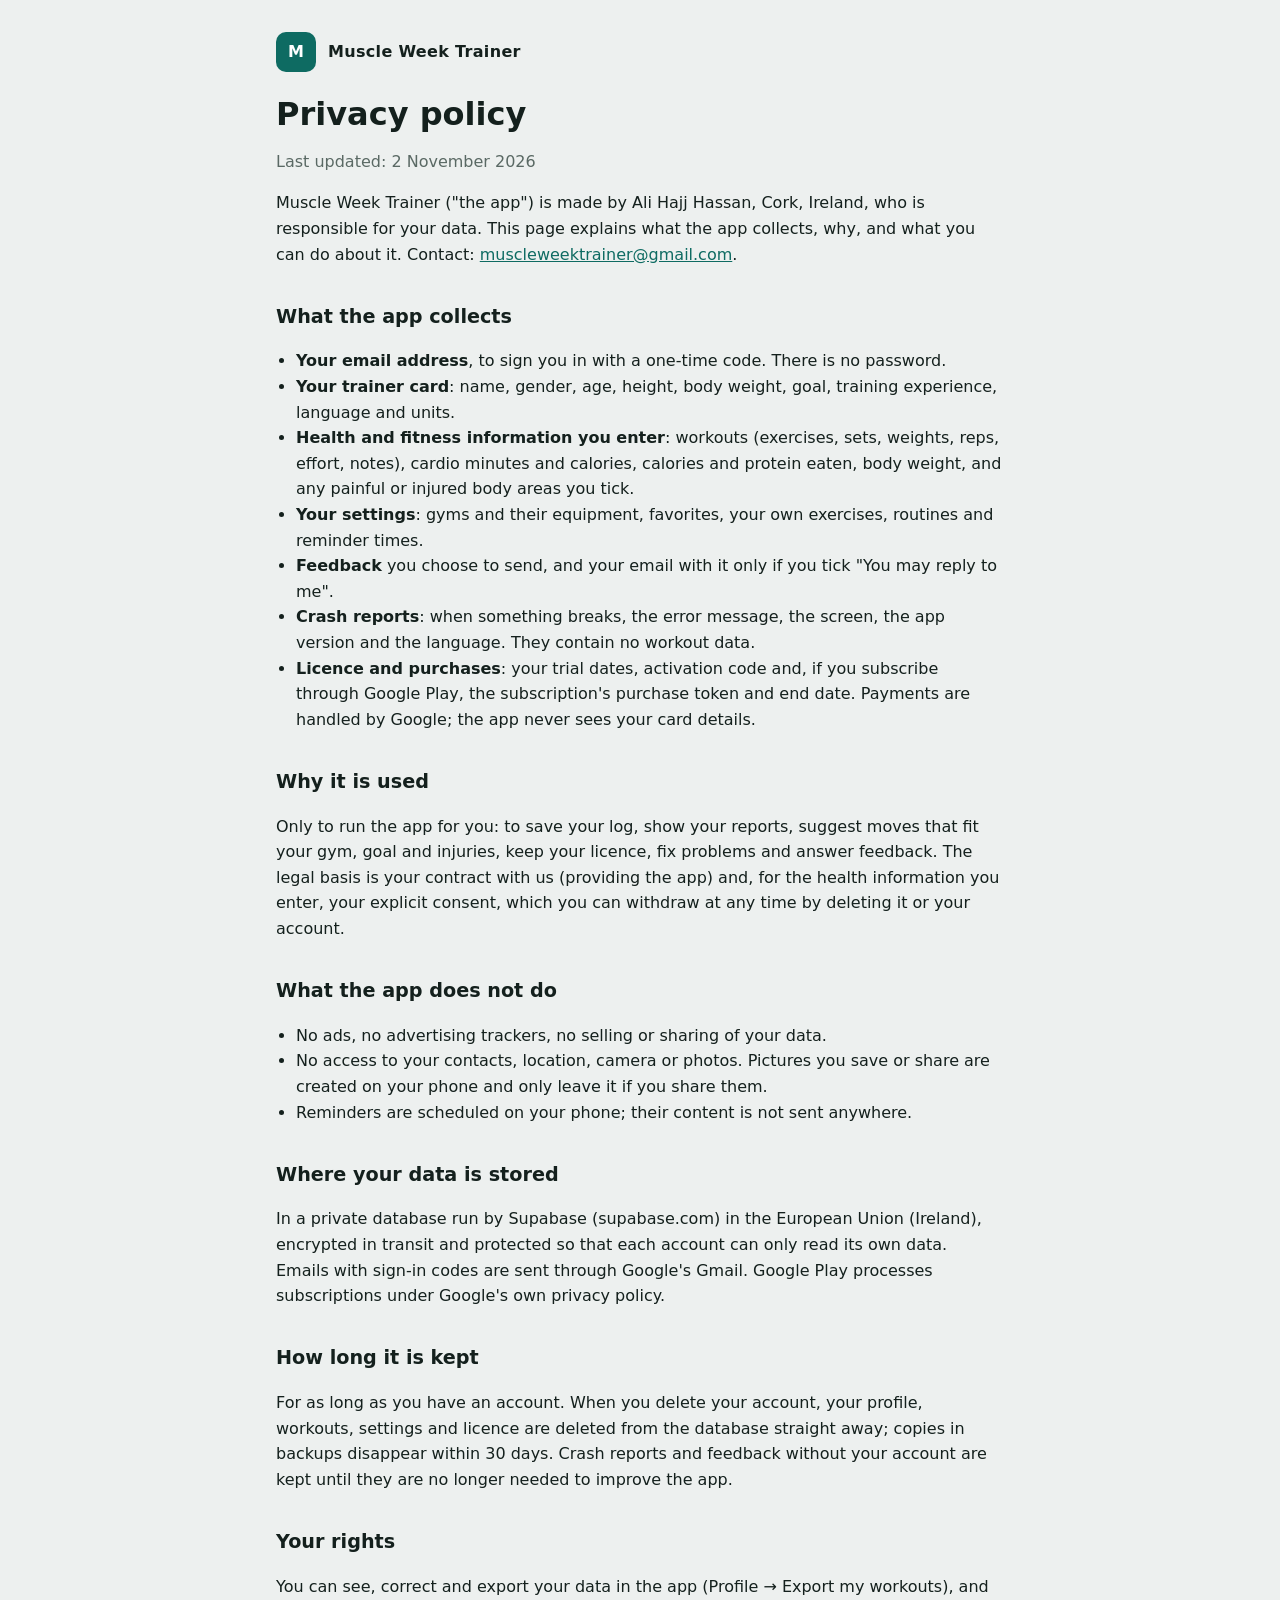
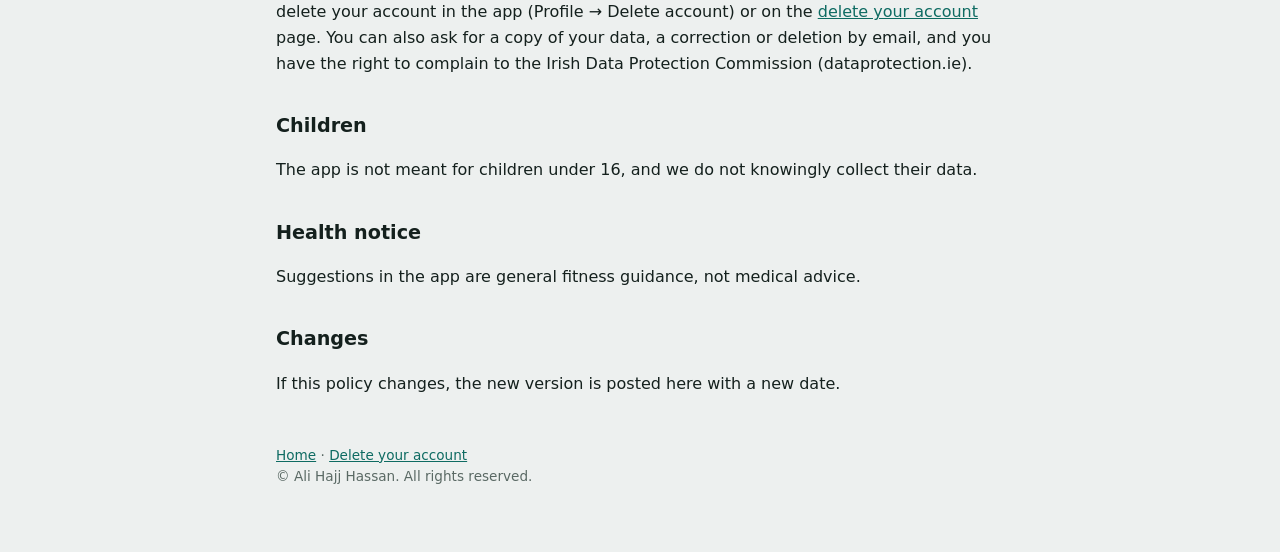
==== privacy.html @ a193e248 "Add files via upload" ====
<!doctype html><html lang="en"><head><meta charset="utf-8"><meta name="viewport" content="width=device-width,initial-scale=1">
<title>Privacy policy · Muscle Week Trainer</title><link rel="stylesheet" href="style.css"><script src="config.js"></script></head><body><main>
<header class="top"><span class="logo">M</span><a href="index.html">Muscle Week Trainer</a></header>
<h1>Privacy policy</h1>
<p class="muted">Last updated: 2 November 2026</p>
<p>Muscle Week Trainer ("the app") is made by Ali Hajj Hassan, Cork, Ireland, who is responsible for your data. This page explains what the app collects, why, and what you can do about it. Contact: <a class="mail" href="#"></a>.</p>

<h2>What the app collects</h2>
<ul>
<li><b>Your email address</b>, to sign you in with a one-time code. There is no password.</li>
<li><b>Your trainer card</b>: name, gender, age, height, body weight, goal, training experience, language and units.</li>
<li><b>Health and fitness information you enter</b>: workouts (exercises, sets, weights, reps, effort, notes), cardio minutes and calories, calories and protein eaten, body weight, and any painful or injured body areas you tick.</li>
<li><b>Your settings</b>: gyms and their equipment, favorites, your own exercises, routines and reminder times.</li>
<li><b>Feedback</b> you choose to send, and your email with it only if you tick "You may reply to me".</li>
<li><b>Crash reports</b>: when something breaks, the error message, the screen, the app version and the language. They contain no workout data.</li>
<li><b>Licence and purchases</b>: your trial dates, activation code and, if you subscribe through Google Play, the subscription's purchase token and end date. Payments are handled by Google; the app never sees your card details.</li>
</ul>

<h2>Why it is used</h2>
<p>Only to run the app for you: to save your log, show your reports, suggest moves that fit your gym, goal and injuries, keep your licence, fix problems and answer feedback. The legal basis is your contract with us (providing the app) and, for the health information you enter, your explicit consent, which you can withdraw at any time by deleting it or your account.</p>

<h2>What the app does not do</h2>
<ul>
<li>No ads, no advertising trackers, no selling or sharing of your data.</li>
<li>No access to your contacts, location, camera or photos. Pictures you save or share are created on your phone and only leave it if you share them.</li>
<li>Reminders are scheduled on your phone; their content is not sent anywhere.</li>
</ul>

<h2>Where your data is stored</h2>
<p>In a private database run by Supabase (supabase.com) in the European Union (Ireland), encrypted in transit and protected so that each account can only read its own data. Emails with sign-in codes are sent through Google's Gmail. Google Play processes subscriptions under Google's own privacy policy.</p>

<h2>How long it is kept</h2>
<p>For as long as you have an account. When you delete your account, your profile, workouts, settings and licence are deleted from the database straight away; copies in backups disappear within 30 days. Crash reports and feedback without your account are kept until they are no longer needed to improve the app.</p>

<h2>Your rights</h2>
<p>You can see, correct and export your data in the app (Profile → Export my workouts), and delete your account in the app (Profile → Delete account) or on the <a href="delete-account.html">delete your account</a> page. You can also ask for a copy of your data, a correction or deletion by email, and you have the right to complain to the Irish Data Protection Commission (dataprotection.ie).</p>

<h2>Children</h2>
<p>The app is not meant for children under 16, and we do not knowingly collect their data.</p>

<h2>Health notice</h2>
<p>Suggestions in the app are general fitness guidance, not medical advice.</p>

<h2>Changes</h2>
<p>If this policy changes, the new version is posted here with a new date.</p>
<footer><a href="index.html">Home</a> · <a href="delete-account.html">Delete your account</a><br>© Ali Hajj Hassan. All rights reserved.</footer>
<script>document.querySelectorAll('a.mail').forEach(a=>{a.textContent=SITE.supportEmail;a.href='mailto:'+SITE.supportEmail;});</script>
</main></body></html>
---- style.css ----
:root{--bg:#EDF0EF;--surface:#fff;--fg:#14201D;--muted:#5A6964;--accent:#0E6B62;--line:#CBD3D0;--warn:#B3261E}
@media (prefers-color-scheme:dark){:root{--bg:#0F1614;--surface:#18211F;--fg:#E7EEEC;--muted:#93A39E;--accent:#4FC2B3;--line:#2C3835;--warn:#FF8A80}}
*{box-sizing:border-box}
body{margin:0;background:var(--bg);color:var(--fg);font:16px/1.6 system-ui,-apple-system,"Segoe UI",sans-serif}
main{max-width:760px;margin:0 auto;padding:32px 16px 64px}
header.top{display:flex;align-items:center;gap:12px;margin-bottom:24px}
header.top a{color:inherit;text-decoration:none;font-weight:800;letter-spacing:.02em}
.logo{width:40px;height:40px;border-radius:10px;background:var(--accent);display:grid;place-items:center;color:#fff;font-weight:900}
h1{font-size:2rem;line-height:1.15;margin:.2em 0 .4em}
h2{font-size:1.2rem;margin:1.8em 0 .4em}
.card{background:var(--surface);border:1px solid var(--line);border-radius:12px;padding:20px;margin:16px 0}
.muted{color:var(--muted)}
a{color:var(--accent)}
input{width:100%;padding:12px;border:1px solid var(--line);border-radius:8px;font:inherit;background:var(--bg);color:var(--fg)}
button{padding:12px 18px;border:0;border-radius:999px;background:var(--accent);color:#fff;font:inherit;font-weight:700;cursor:pointer}
button.danger{background:var(--warn)}
button:disabled{opacity:.5}
.msg{padding:10px 12px;border-radius:8px;border:1px solid var(--line);margin-top:12px}
footer{margin-top:48px;font-size:.85rem;color:var(--muted)}
ul{padding-left:20px}
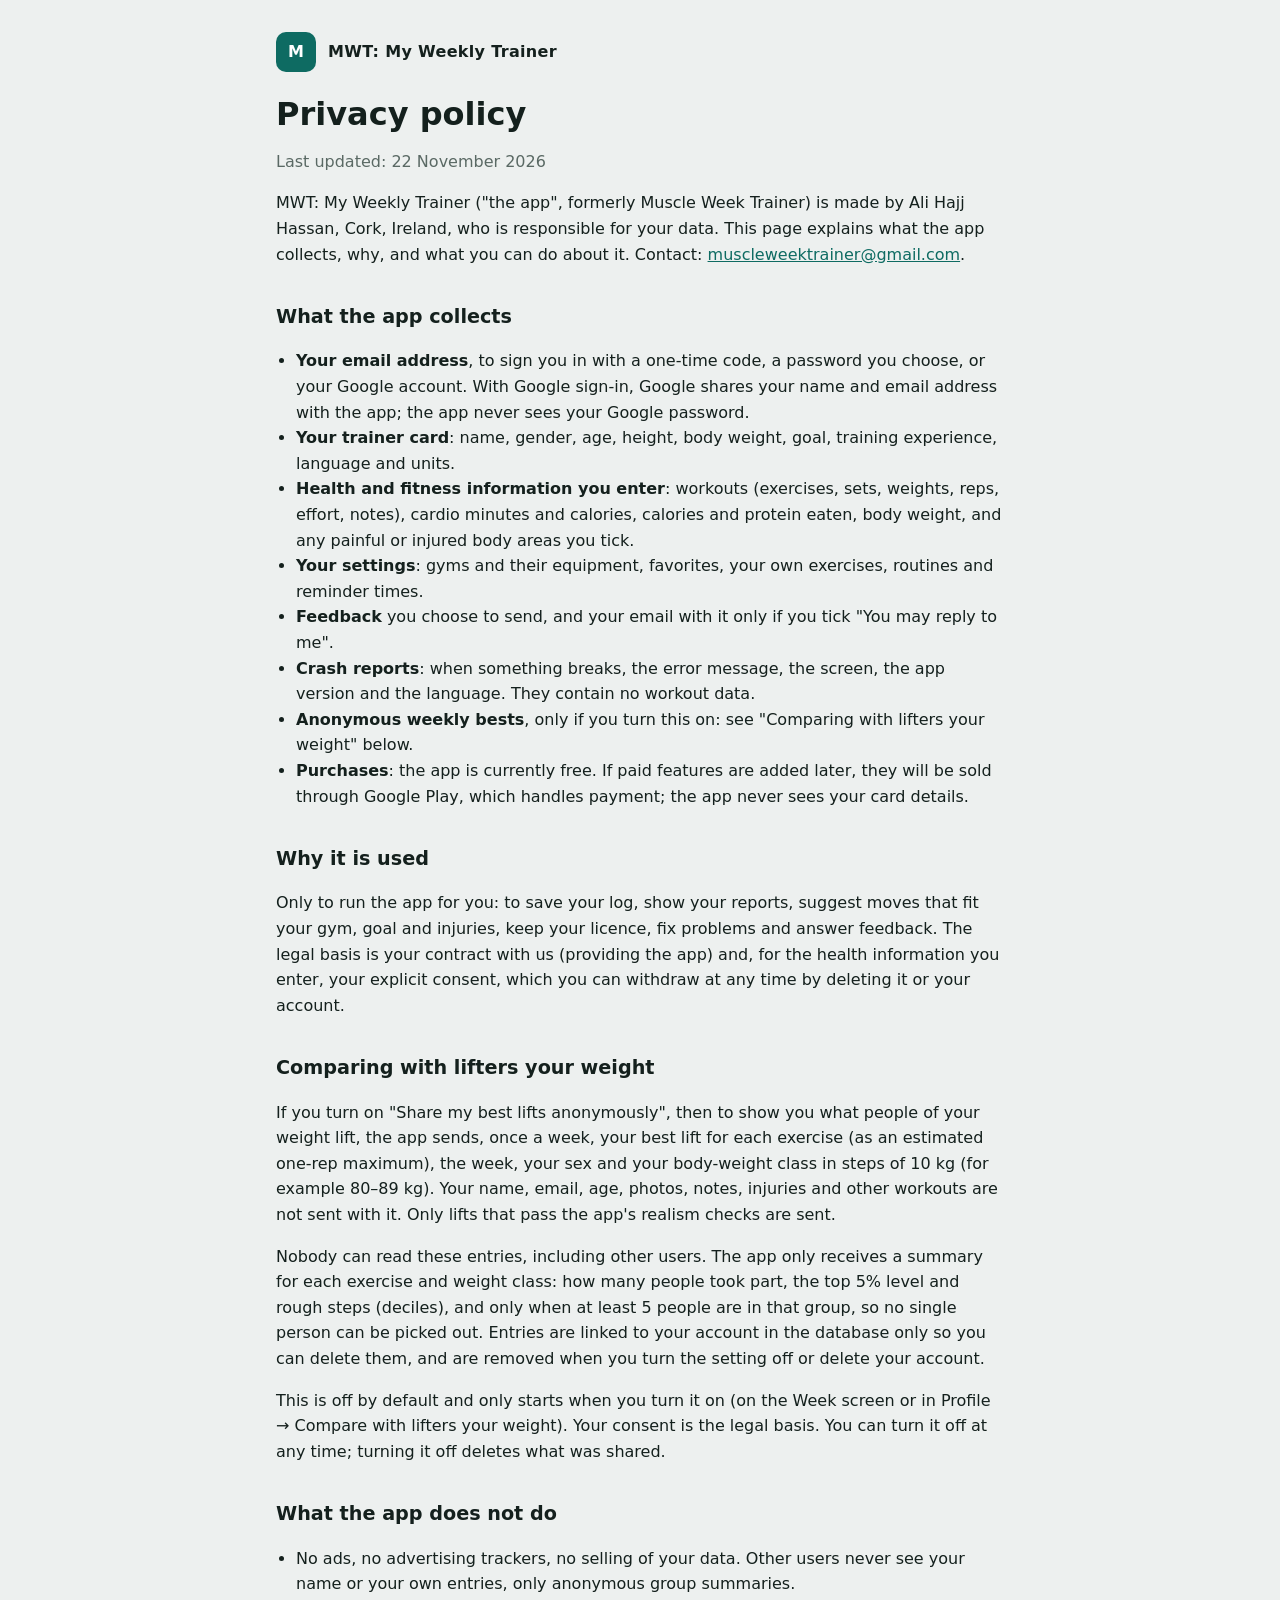
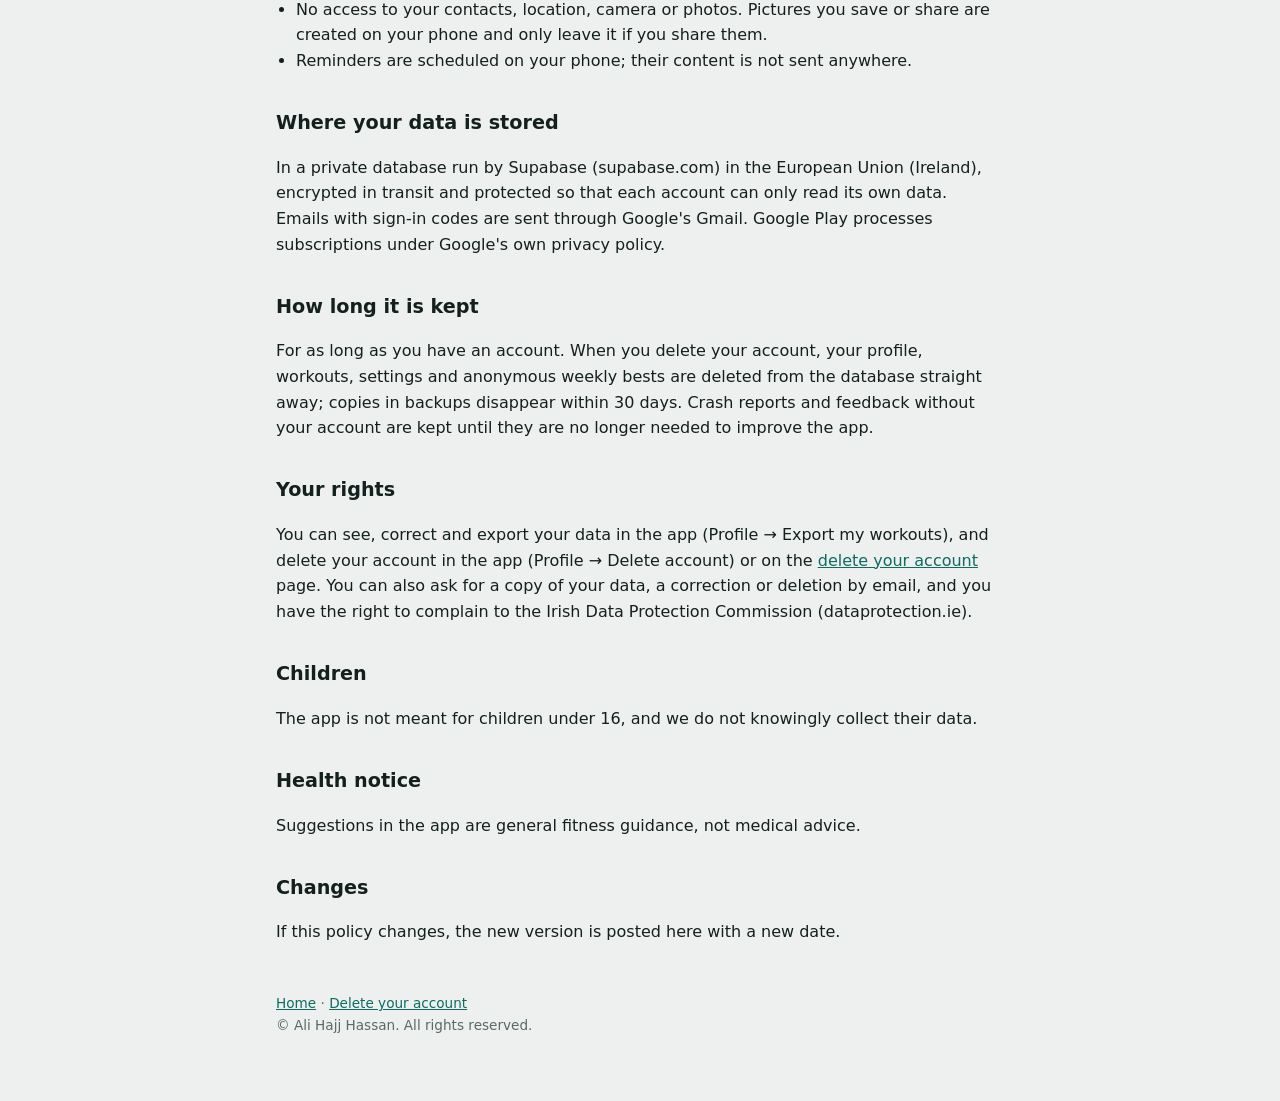
==== commit daae00f0: "Add files via upload" ====
--- a/privacy.html
+++ b/privacy.html
@@ -1,27 +1,33 @@
 <!doctype html><html lang="en"><head><meta charset="utf-8"><meta name="viewport" content="width=device-width,initial-scale=1">
-<title>Privacy policy · Muscle Week Trainer</title><link rel="stylesheet" href="style.css"><script src="config.js"></script></head><body><main>
-<header class="top"><span class="logo">M</span><a href="index.html">Muscle Week Trainer</a></header>
+<title>Privacy policy · MWT: My Weekly Trainer</title><link rel="stylesheet" href="style.css"><script src="config.js"></script></head><body><main>
+<header class="top"><span class="logo">M</span><a href="index.html">MWT: My Weekly Trainer</a></header>
 <h1>Privacy policy</h1>
-<p class="muted">Last updated: 2 November 2026</p>
-<p>Muscle Week Trainer ("the app") is made by Ali Hajj Hassan, Cork, Ireland, who is responsible for your data. This page explains what the app collects, why, and what you can do about it. Contact: <a class="mail" href="#"></a>.</p>
+<p class="muted">Last updated: 22 November 2026</p>
+<p>MWT: My Weekly Trainer ("the app", formerly Muscle Week Trainer) is made by Ali Hajj Hassan, Cork, Ireland, who is responsible for your data. This page explains what the app collects, why, and what you can do about it. Contact: <a class="mail" href="#"></a>.</p>
 
 <h2>What the app collects</h2>
 <ul>
-<li><b>Your email address</b>, to sign you in with a one-time code. There is no password.</li>
+<li><b>Your email address</b>, to sign you in with a one-time code, a password you choose, or your Google account. With Google sign-in, Google shares your name and email address with the app; the app never sees your Google password.</li>
 <li><b>Your trainer card</b>: name, gender, age, height, body weight, goal, training experience, language and units.</li>
 <li><b>Health and fitness information you enter</b>: workouts (exercises, sets, weights, reps, effort, notes), cardio minutes and calories, calories and protein eaten, body weight, and any painful or injured body areas you tick.</li>
 <li><b>Your settings</b>: gyms and their equipment, favorites, your own exercises, routines and reminder times.</li>
 <li><b>Feedback</b> you choose to send, and your email with it only if you tick "You may reply to me".</li>
 <li><b>Crash reports</b>: when something breaks, the error message, the screen, the app version and the language. They contain no workout data.</li>
-<li><b>Licence and purchases</b>: your trial dates, activation code and, if you subscribe through Google Play, the subscription's purchase token and end date. Payments are handled by Google; the app never sees your card details.</li>
+<li><b>Anonymous weekly bests</b>, only if you turn this on: see "Comparing with lifters your weight" below.</li>
+<li><b>Purchases</b>: the app is currently free. If paid features are added later, they will be sold through Google Play, which handles payment; the app never sees your card details.</li>
 </ul>
 
 <h2>Why it is used</h2>
 <p>Only to run the app for you: to save your log, show your reports, suggest moves that fit your gym, goal and injuries, keep your licence, fix problems and answer feedback. The legal basis is your contract with us (providing the app) and, for the health information you enter, your explicit consent, which you can withdraw at any time by deleting it or your account.</p>
 
+<h2>Comparing with lifters your weight</h2>
+<p>If you turn on "Share my best lifts anonymously", then to show you what people of your weight lift, the app sends, once a week, your best lift for each exercise (as an estimated one-rep maximum), the week, your sex and your body-weight class in steps of 10 kg (for example 80–89 kg). Your name, email, age, photos, notes, injuries and other workouts are not sent with it. Only lifts that pass the app's realism checks are sent.</p>
+<p>Nobody can read these entries, including other users. The app only receives a summary for each exercise and weight class: how many people took part, the top 5% level and rough steps (deciles), and only when at least 5 people are in that group, so no single person can be picked out. Entries are linked to your account in the database only so you can delete them, and are removed when you turn the setting off or delete your account.</p>
+<p>This is off by default and only starts when you turn it on (on the Week screen or in Profile → Compare with lifters your weight). Your consent is the legal basis. You can turn it off at any time; turning it off deletes what was shared.</p>
+
 <h2>What the app does not do</h2>
 <ul>
-<li>No ads, no advertising trackers, no selling or sharing of your data.</li>
+<li>No ads, no advertising trackers, no selling of your data. Other users never see your name or your own entries, only anonymous group summaries.</li>
 <li>No access to your contacts, location, camera or photos. Pictures you save or share are created on your phone and only leave it if you share them.</li>
 <li>Reminders are scheduled on your phone; their content is not sent anywhere.</li>
 </ul>
@@ -30,7 +36,7 @@
 <p>In a private database run by Supabase (supabase.com) in the European Union (Ireland), encrypted in transit and protected so that each account can only read its own data. Emails with sign-in codes are sent through Google's Gmail. Google Play processes subscriptions under Google's own privacy policy.</p>
 
 <h2>How long it is kept</h2>
-<p>For as long as you have an account. When you delete your account, your profile, workouts, settings and licence are deleted from the database straight away; copies in backups disappear within 30 days. Crash reports and feedback without your account are kept until they are no longer needed to improve the app.</p>
+<p>For as long as you have an account. When you delete your account, your profile, workouts, settings and anonymous weekly bests are deleted from the database straight away; copies in backups disappear within 30 days. Crash reports and feedback without your account are kept until they are no longer needed to improve the app.</p>
 
 <h2>Your rights</h2>
 <p>You can see, correct and export your data in the app (Profile → Export my workouts), and delete your account in the app (Profile → Delete account) or on the <a href="delete-account.html">delete your account</a> page. You can also ask for a copy of your data, a correction or deletion by email, and you have the right to complain to the Irish Data Protection Commission (dataprotection.ie).</p>
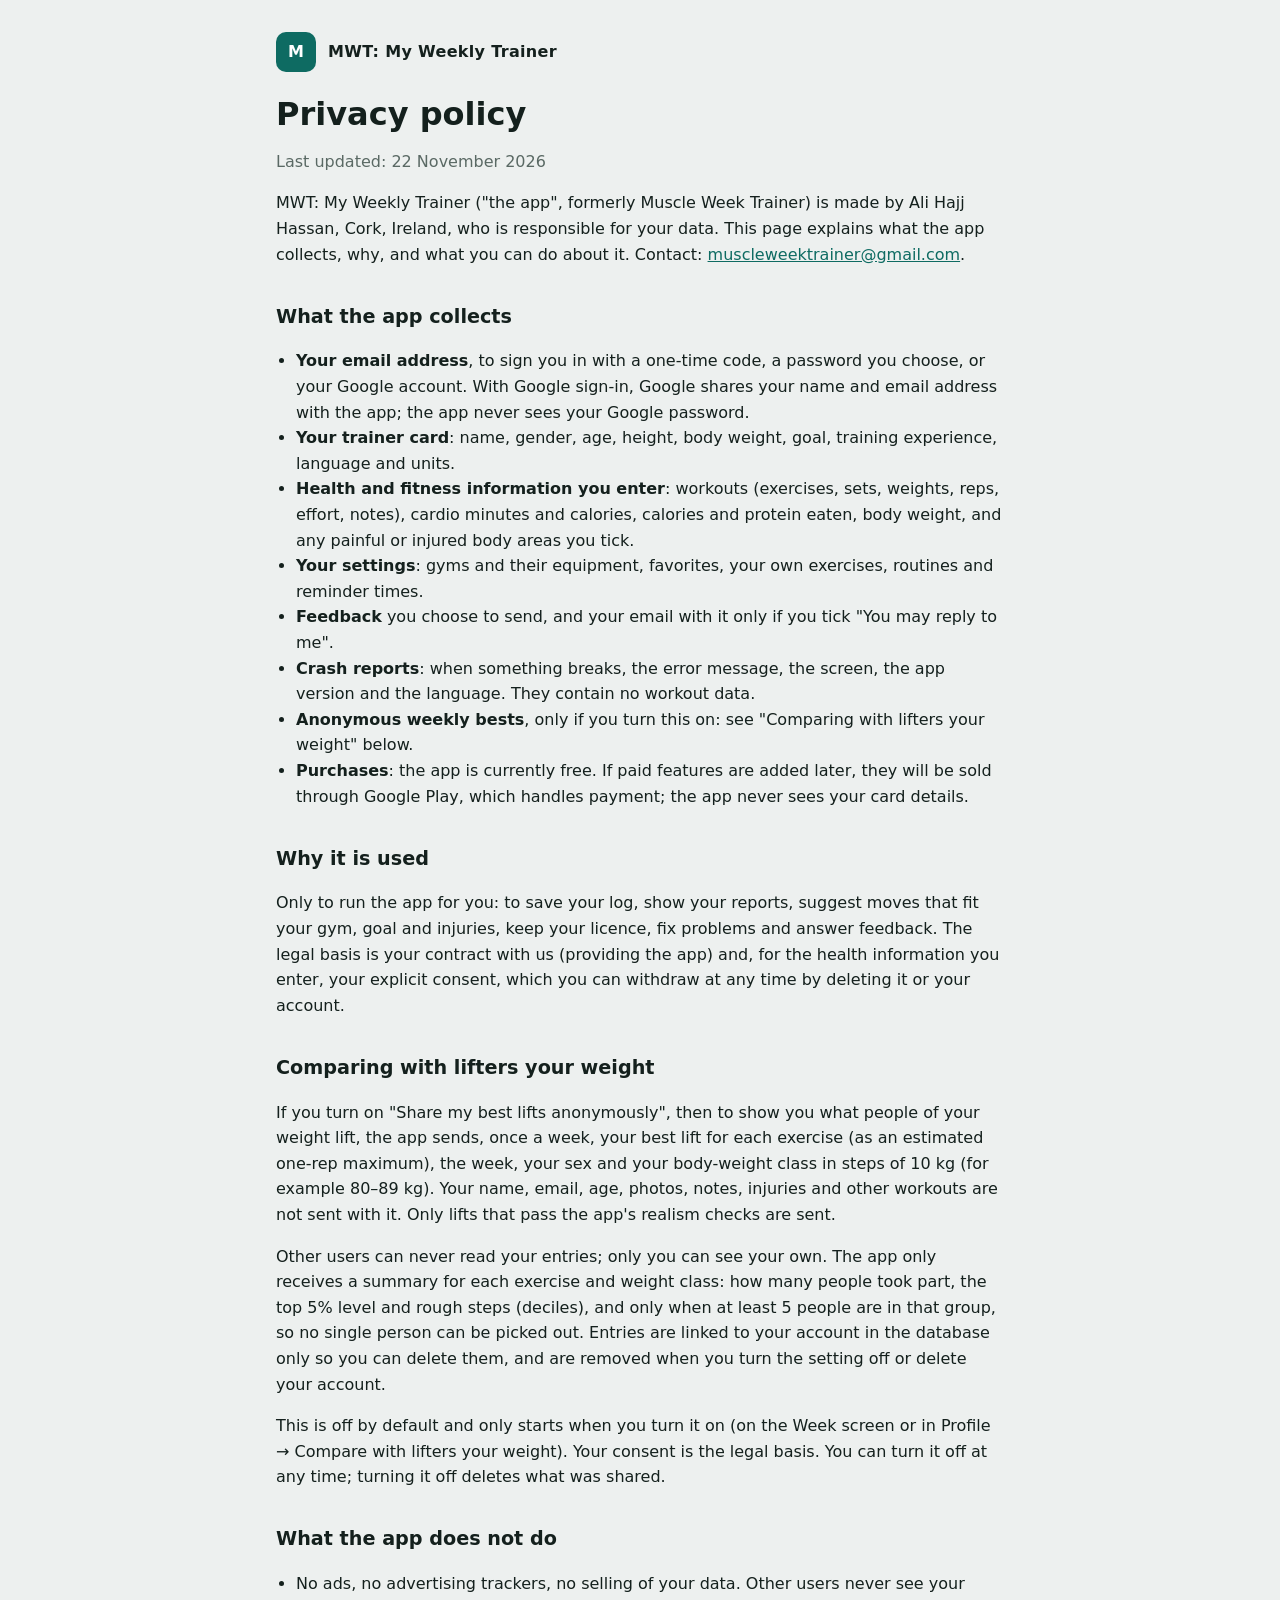
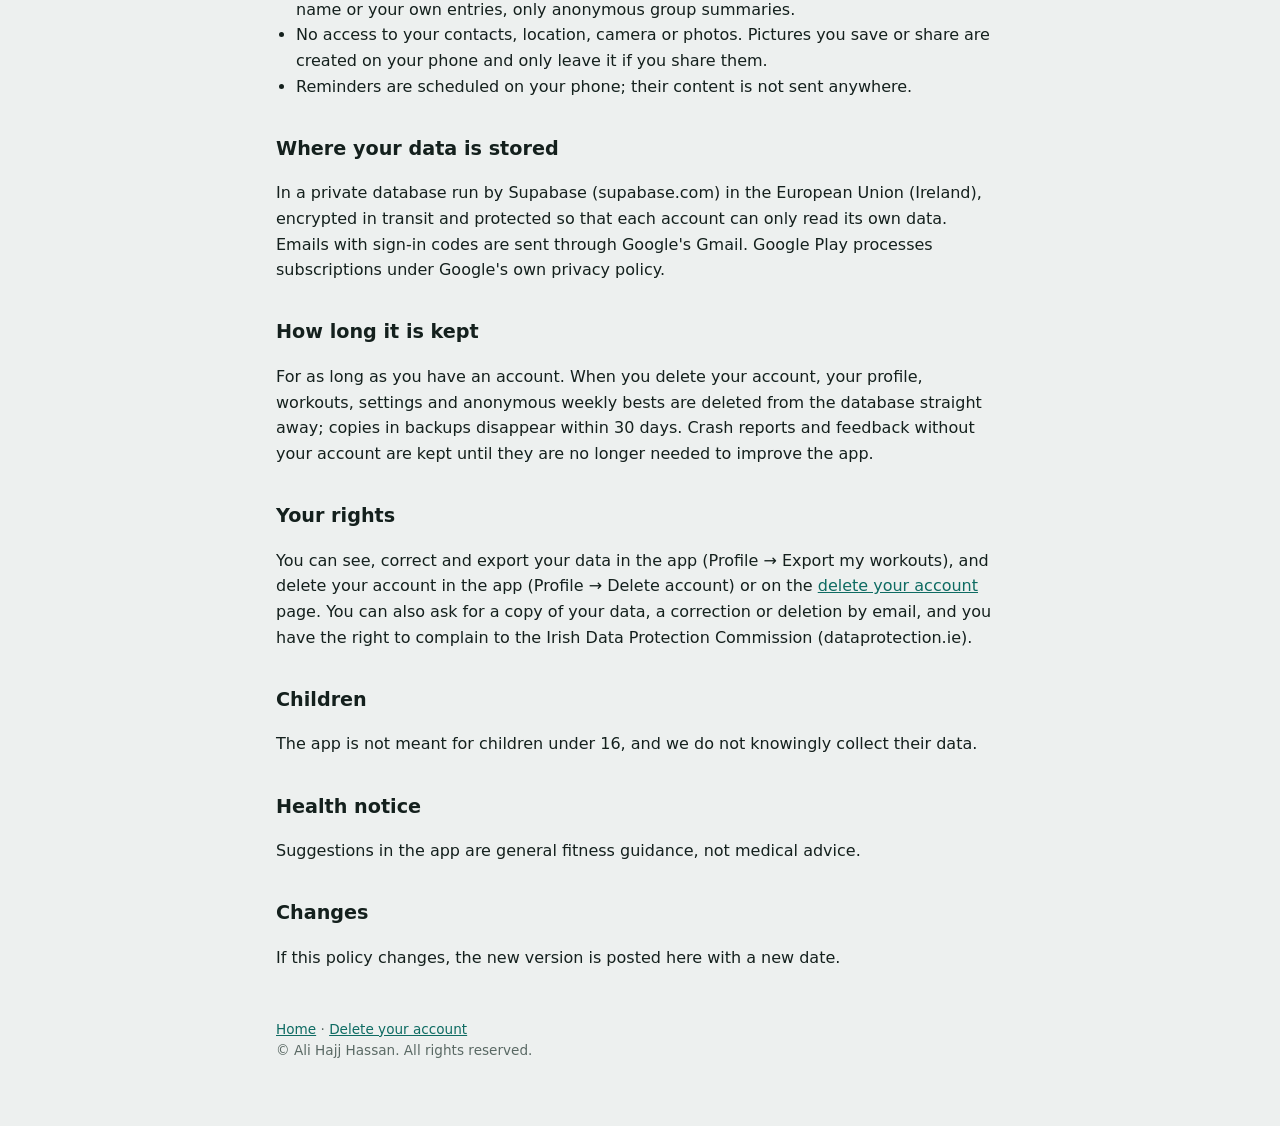
==== commit 7a374c1d: "Add files via upload" ====
--- a/privacy.html
+++ b/privacy.html
@@ -22,7 +22,7 @@
 
 <h2>Comparing with lifters your weight</h2>
 <p>If you turn on "Share my best lifts anonymously", then to show you what people of your weight lift, the app sends, once a week, your best lift for each exercise (as an estimated one-rep maximum), the week, your sex and your body-weight class in steps of 10 kg (for example 80–89 kg). Your name, email, age, photos, notes, injuries and other workouts are not sent with it. Only lifts that pass the app's realism checks are sent.</p>
-<p>Nobody can read these entries, including other users. The app only receives a summary for each exercise and weight class: how many people took part, the top 5% level and rough steps (deciles), and only when at least 5 people are in that group, so no single person can be picked out. Entries are linked to your account in the database only so you can delete them, and are removed when you turn the setting off or delete your account.</p>
+<p>Other users can never read your entries; only you can see your own. The app only receives a summary for each exercise and weight class: how many people took part, the top 5% level and rough steps (deciles), and only when at least 5 people are in that group, so no single person can be picked out. Entries are linked to your account in the database only so you can delete them, and are removed when you turn the setting off or delete your account.</p>
 <p>This is off by default and only starts when you turn it on (on the Week screen or in Profile → Compare with lifters your weight). Your consent is the legal basis. You can turn it off at any time; turning it off deletes what was shared.</p>
 
 <h2>What the app does not do</h2>
